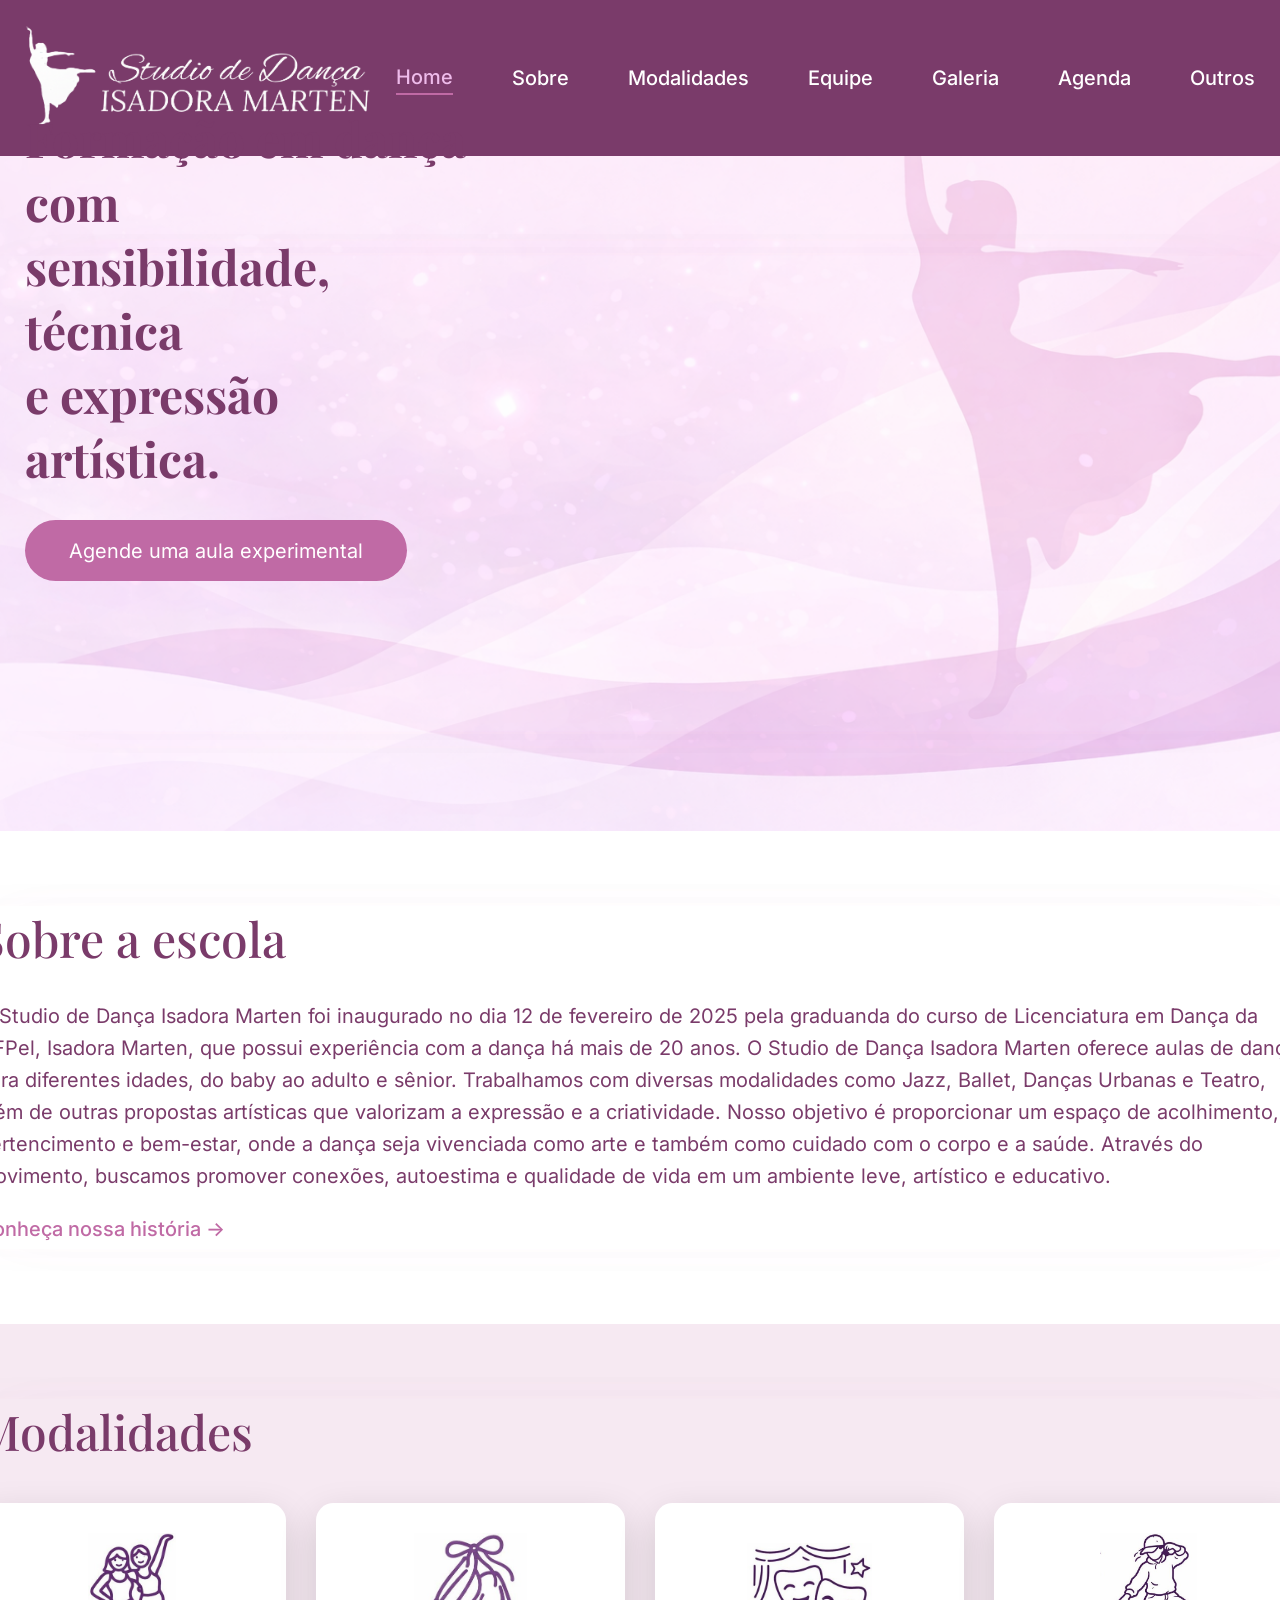
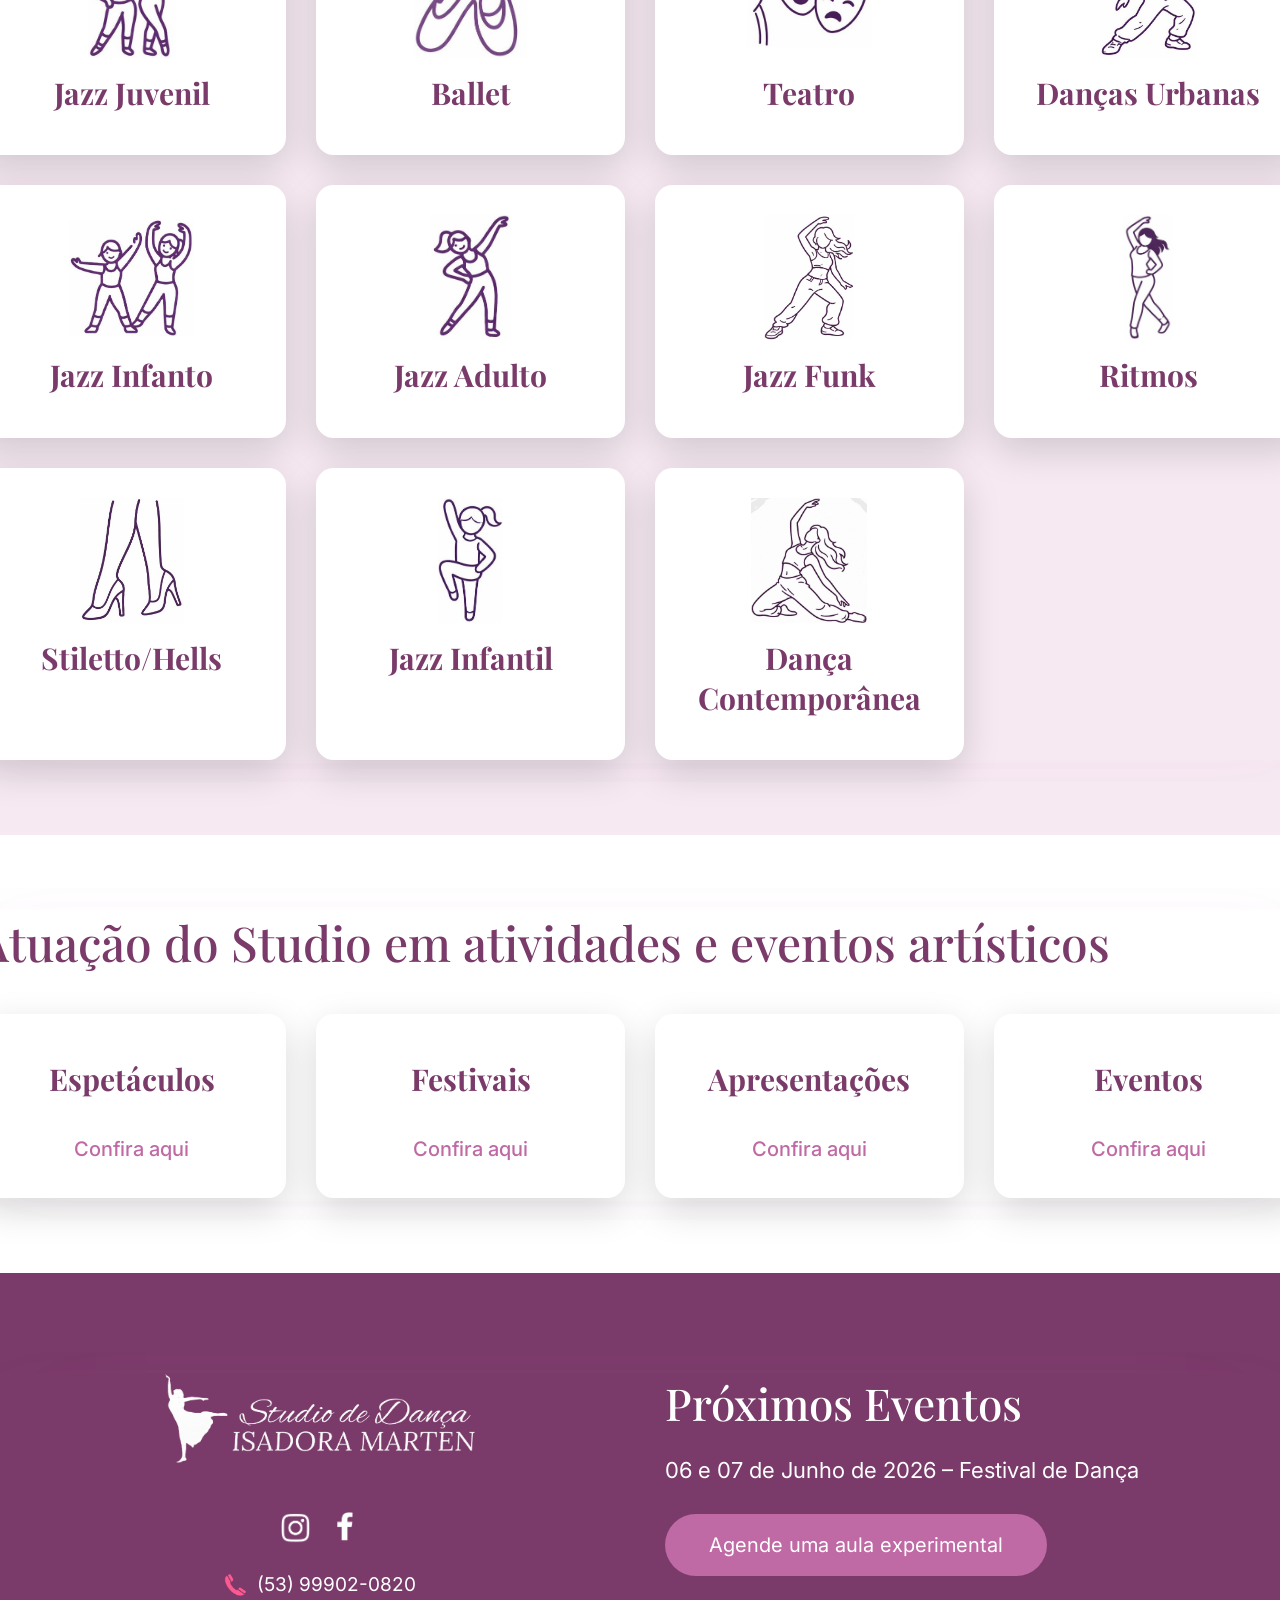
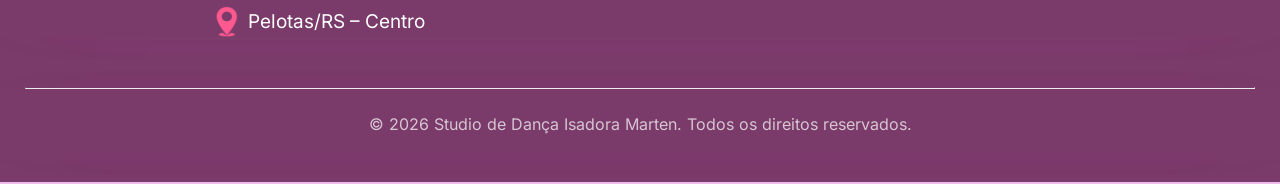
==== index/index.html @ 9f192861 "feat: validation form" ====
<!DOCTYPE html>
<html lang="pt-BR">
<head>
  <meta charset="UTF-8" />
  <meta name="viewport" content="width=device-width, initial-scale=1.0" />
  <title>Studio de Dança Isadora Marten</title>
  <link rel="stylesheet" href="style.css" />
  <link href="https://fonts.googleapis.com/css2?family=Playfair+Display:wght@400;600&family=Inter:wght@300;400;500&display=swap" rel="stylesheet">
</head>
<body>

<div class="page">

  <header class="footer-top">
    <div class="footer-container">
      <div class="footer-logo">
        <img src="/img/Logo Studio2.png" alt="Studio de Dança">
      </div>
      <nav class="nav footer-nav">
        <a href="/index/index.html" class="active">Home</a>
        <a href="/sobre/sobre.html">Sobre</a>
        <a href="/modalidades/modalidades.html">Modalidades</a>
        <a href="/equipe/equipe.html">Equipe</a>
        <a href="/galeria/galeria.html">Galeria</a>
        <a href="/agenda/agenda.html">Agenda</a>
        <a href="/outros/outros.html">Outros</a>
      </nav>
    </div>
  </header>

  <section class="hero">
    <div class="container">
      <div class="hero-text">
        <h1>Formação em dança com<br>sensibilidade, técnica<br>e expressão artística.</h1>
        <a href="https://wa.me/message/OHSK2QDZEW2VO1" target="_blank" class="btn-experimental">
          Agende uma aula experimental
        </a>
      </div>
    </div>
  </section>

  <section class="section">
    <div class="container">
      <h2 class="about-title">Sobre a escola</h2>
      <p class="about-text">
        O Studio de Dança Isadora Marten foi inaugurado no dia 12 de fevereiro de 2025 pela graduanda do curso de Licenciatura em Dança da UFPel, Isadora Marten, que possui experiência com a dança há mais de 20 anos.

O Studio de Dança Isadora Marten oferece aulas de dança para diferentes idades, do baby ao adulto e sênior. Trabalhamos com diversas modalidades como Jazz, Ballet, Danças Urbanas e Teatro, além de outras propostas artísticas que valorizam a expressão e a criatividade.

Nosso objetivo é proporcionar um espaço de acolhimento, pertencimento e bem-estar, onde a dança seja vivenciada como arte e também como cuidado com o corpo e a saúde. Através do movimento, buscamos promover conexões, autoestima e qualidade de vida em um ambiente leve, artístico e educativo.
      </p>
      <a href="/sobre/sobre.html" class="about-link">Conheça nossa história →</a>
    </div>
  </section>

  <section class="section soft-bg">
    <div class="container">
      <h2 class="about-title">Modalidades</h2>
      <div class="cards">
        <div class="card">
          <img src="/img/Jazz Juvenil.jpeg" alt="Ritmos" class="card-icon">
          <h3>Jazz Juvenil</h3>
        </div>
        <div class="card">
          <img src="/img/Ballet.jpeg" alt="Jazz" class="card-icon">
          <h3>Ballet</h3>
        </div>
        <div class="card">
          <img src="/img/Teatro.jpeg" alt="Infantil" class="card-icon">
          <h3>Teatro</h3>
        </div>
        <div class="card">
          <img src="/img/Danças Urbanas.jpeg" alt="Ritmos" class="card-icon">
          <h3>Danças Urbanas</h3>
        </div>
        <div class="card">
          <img src="/img/Jazz Infanto.jpeg" alt="Jazz" class="card-icon">
          <h3>Jazz Infanto</h3>
        </div>
        <div class="card">
          <img src="/img/Jazz Adulto.jpeg" alt="Infantil" class="card-icon">
          <h3>Jazz Adulto</h3>
          </div>
          <div class="card">
          <img src="/img/Jazz Funk.jpeg" alt="Ritmos" class="card-icon">
          <h3>Jazz Funk</h3>
        </div>
        <div class="card">
          <img src="/img/Ritmos.jpeg" alt="Jazz" class="card-icon">
          <h3>Ritmos</h3>
        </div>
        <div class="card">
          <img src="/img/Stilleto.jpeg" alt="Infantil" class="card-icon">
          <h3>Stiletto/Hells</h3>
        </div>
        <div class="card">
          <img src="/img/Jazz Infantil.jpeg" alt="Ritmos" class="card-icon">
          <h3>Jazz Infantil</h3>
        </div>
        <div class="card">
          <img src="/img/dancacontemporanea.jpeg" alt="Ritmos" class="card-icon">
          <h3>Dança Contemporânea</h3>
        </div>
      </div>
    </div>
  </section>

  <section class="section">
    <div class="container">
      <h2 class="about-title">Atuação do Studio em atividades e eventos artísticos</h2>
      <div class="cards">
        <div class="card image-card-home">
          <div class="card-image-placeholder">
             </div>
          <h3>Espetáculos</h3>
          <a href="/galeria/galeria.html" class="about-link">Confira aqui</a>
        </div>

        <div class="card image-card-home">
          <div class="card-image-placeholder"></div>
          <h3>Festivais</h3>
          <a href="/galeria/galeria.html" class="about-link">Confira aqui</a>
        </div>

        <div class="card image-card-home">
          <div class="card-image-placeholder"></div>
          <h3>Apresentações</h3>
          <a href="/galeria/galeria.html" class="about-link">Confira aqui</a>
        </div>

        <div class="card image-card-home">
          <div class="card-image-placeholder"></div>
          <h3>Eventos</h3>
          <a href="/galeria/galeria.html" class="about-link">Confira aqui</a>
        </div>
      </div>
    </div>
  </section>

  <footer class="footer-bottom-home">
    <div class="container footer-grid">
      <div class="footer-left">
        <div class="logo-footer-main">
          <img src="/img/Logo Studio2.png" alt="Logo Studio Isadora Marten">
        </div>
        <div class="social-icons">
          <a href="https://www.instagram.com/isadoramarten_?" aria-label="Instagram"><img src="/img/instagram.png" alt="Instagram"></a>
          <a href="https://www.facebook.com/share/..." aria-label="Facebook"><img src="/img/facebook.png" alt="Facebook"></a>
        </div>
        <div class="contact-info">
          <p class="info-item"><img src="/img/phone.png" alt=""> (53) 99902-0820</p>
          <p class="info-item"><img src="/img/localizacao.png" alt=""> Pelotas/RS – Centro</p>
        </div>
      </div>

      <div class="footer-right">
        <h2 class="about-title">Próximos Eventos</h2>
        <p class="event-text">06 e 07 de Junho de 2026 – Festival de Dança</p>
        <a href="https://wa.me/message/..." target="_blank" class="btn-experimental">Agende uma aula experimental</a>
      </div>
    </div>
    
    <div class="container">
        <hr class="linha-divisora" style="margin-top: 40px; border-top: 1px solid rgba(122, 59, 106, 0.1);">
        <p style="text-align: center; font-size: 0.8rem; padding: 20px 0; opacity: 0.7; color: #ffffff">
            &copy; 2026 Studio de Dança Isadora Marten. Todos os direitos reservados.
        </p>
    </div>
  </footer>

</div>
</body>
</html>
---- index/style.css ----
:root {
  --rosa: #c06aa5;
  --rosa-claro: #f6e9f2;
  --texto: #7a3b6a;
}

/* RESET */
* {
  margin: 0;
  padding: 0;
  box-sizing: border-box;
}

/* FUNDO GLOBAL */
body {
    font-family: 'Inter', sans-serif;
    /* O gradiente agora só aparece nas laterais */
    background: linear-gradient(90deg, #894589 0%, #eebbea 20%, #eebbea 80%, #894589 100%);
    background-attachment: fixed;
    color: var(--texto);
    margin: 0;
    padding: 0;
    zoom: 1.25;
}

/* O MIOLO DO SITE (Os 1200px centrais) */
.page {
    background-color: #ffffff; /* Garante que o centro seja branco sólido */
    max-width: 1200px;
    margin: 0 auto;
    overflow-x: hidden;
    position: relative;
    /* Sombra sutil para dar profundidade sobre as bordas gradientes */
    box-shadow: 0 0 100px rgba(122, 59, 106, 0.1); 
}

/* TIPOGRAFIA */
h1, h2, h3, h4 {
  font-family: 'Playfair Display', serif;
  color: var(--texto);
}

/* CONTAINER */
.container {
  max-width: 1100px;
  margin: 0 auto;
  padding: 0px 20px;
  box-shadow: 20px 0 50px -20px rgba(192, 106, 165, 0.05), 
               -20px 0 50px -20px rgba(192, 106, 165, 0.05);
}
.about-title {
   font-size: 2.4rem;
  margin-bottom: 24px;
  font-weight: 500;
}

.about-text {
  max-width: 600px;
  line-height: 1.6;
  margin: 0 auto;
  max-width: 1100px;
}
.about-link {
  display: inline-block;
  margin-top: 20px;

  color: var(--rosa);
  text-decoration: none;
  font-weight: 500;

  position: relative;
  padding-bottom: 6px;
}

.about-link::after {
  content: "";
  position: absolute;
  left: 0;
  bottom: 0;

  width: 0%;
  height: 2px;
  background-color: currentColor;

  transition: width 0.3s ease;
}

.about-link:hover::after {
  width: 100%;
}

/* NAV */
.nav a {
  text-decoration: none;
  color: var(--rosa);
  margin-left: 1.2rem;
}

.nav a.active {
  color: var(--rosa);
}

/* FOOTER TOP */
.footer-top {
    display: block !important;
    background-color: #7a3b6a; /* Cor suave de fundo */
    border-bottom: 1px solid rgba(122, 59, 106, 0.1);
    padding: 20px 0;
}

.footer-container {
  max-width: 1100px;
    margin: 0 auto;
    display: flex;
    justify-content: space-between;
    align-items: center;
    padding: 0px 20px;
}

.footer-logo img {
  max-height: 80px;
}

.footer-nav {
    display: flex;
    align-items: center;
    gap: 28px;
    height: 80px;
}

.footer-nav a {
    text-decoration: none;
    color: #ffffff; /* Cor roxa original da marca para melhor contraste */
    font-weight: 500;
    font-size: 1rem;
    transition: 0.3s;
    line-height: 1; /* Trava a altura da linha do texto */
    padding: 5px 0; /* Espaço igual em cima e embaixo */
}

.footer-nav a.active {
    border-bottom: 2px solid var(--rosa);
    padding-bottom: 5px;
    color: #eebbea;
}

.footer-nav a::after {
  content: "";
  position: absolute;
  left: 0;
  bottom: 0;
  width: 0%;
  height: 2px;
  background: currentColor;
}

.footer-nav a.active::after {
  width: 100%;
}

/* HERO */
.hero {
    min-height: 60vh;
    display: flex;
    align-items: center;
    /* Isso cria um fundo que vai do branco para o rosa claro até o fim da tela */
    background: linear-gradient(90deg, #ffffff 50%, #fdf6fa 100%); 
    background-image: url("/img/bailarina-bg.png");
    background-repeat: no-repeat;
    background-position: 55% center; /* Trava ela mais para a direita */
    background-size: 1200px; /* Trava o tamanho em pixels para não quebrar no zoom */
}

.hero-text {
  max-width: 520px;
   margin-right: 620px;
   transform: translateY(-120px);
}

.hero-text h1 {
  font-size: 2.4rem;
  margin-bottom: 1.5rem;
}

/* BOTÕES */

  .btn-experimental {
    display: inline-block;
    background-color: var(--rosa);
    color: #ffffff;
    padding: 15px 35px;
    border-radius: 50px;
    text-decoration: none;
    font-weight: 400;
    transition: 0.3s;
    border: none;
    cursor: pointer;
}

.footer-right .btn-experimental {
    background-color: var(--rosa); /* Na home o footer é branco, então o botão é rosa */
}


.btn-experimental:hover {
    transform: translateY(-3px);
    opacity: 0.9;
}

/* SEÇÕES */
.section {
  width: 100vw;
  position: relative;
  left: 50%;
  right: 50%;
  margin-left: -50vw;
  margin-right: -50vw;
  background-color: #ffffff; /* ISSO faz o "Sobre" e outros reaparecerem */
  padding: 60px 0;
}
.section-sobre {
  background-color: #fcf6fa; /* Um rosa muito sutil */
  width: 100%; /* Isso faz a cor ocupar a tela toda */
  padding: 80px 0;
}
.decoracao-lateral {
  position: absolute;
  left: -50px; /* Joga parte da imagem para fora da área central */
  opacity: 0.5;
  z-index: -1;
}

.section-dynamic {
  position: relative;
  background: linear-gradient(90deg, #ffffff 0%, #fef9fc 50%, #ffffff 100%);
  padding: 100px 0;
  overflow: hidden; /* Garante que elementos decorativos não criem barra de rolagem */
}

/* Um detalhe decorativo que quebra o visual reto */
.section-dynamic::before {
  content: "";
  position: absolute;
  width: 300px;
  height: 300px;
  background: var(--rosa-claro);
  border-radius: 50%;
  top: -150px;
  right: -100px;
  filter: blur(80px); /* Cria uma mancha de cor suave na borda */
  z-index: 0;
}
.section:first-of-type {
  padding-top: 1.5rem;
}

.soft-bg {
  background-color: var(--rosa-claro); /* Ou a cor que você desejar */
  width: 100vw;
  position: relative;
  left: 50%;
  right: 50%;
  margin-left: -50vw;
  margin-right: -50vw;
  padding: 60px 0;
}

/* Garante que o conteúdo dentro da seção continue centralizado */
.soft-bg .container {
    max-width: 1100px;
    margin: 0 auto;
}

/* CARDS */
.cards {
  display: grid;
  grid-template-columns: repeat(auto-fit, minmax(220px, 1fr));
  gap: 1.5rem;
  margin-top: 2rem;
  text-align: center;
}

.card {
  background: #ffffff !important;
  padding: 1.5rem;
  border-radius: 14px;
  
  /* Sombra forte e nítida (Preta para teste, depois ajuste para o roxo) */
  box-shadow: 0 10px 30px rgba(0, 0, 0, 0.15) !important;
  
  /* ISSO É O QUE FAZ A SOMBRA APARECER: */
  position: relative; 
  z-index: 10;
  display: block;
  transition: all 0.3s ease;
}

/* Efeito de flutuar ao passar o mouse */
.card:hover {
  transform: translateY(-8px);
  box-shadow: 0 20px 40px rgba(122, 59, 106, 0.25) !important;
}

.card h3 {
  font-size: 1.5rem;     /* aumenta o título */
  margin-bottom: 10px;     /* menos espaço pro texto */
  margin-top: 12px;       /* afasta do ícone */
  text-align: center;
}

.card p {
  margin-top: 0;
  font-size: 0.9rem;
  text-align: center;
}
.card-icon {
  width: 100px;
  height: 100px; /* Trava a altura para todas ficarem exatamente com o mesmo tamanho */
  object-fit: contain; /* Faz a imagem caber no quadrado de 100x100 sem distorcer ou cortar */
  margin: 0 auto 12px;
  display: block;
}



.icon {
  width: 50px;
  height: 50px;
  background: var(--rosa-claro);
  border-radius: 50%;
  margin-bottom: 1rem;
}

.image-card {
  height: 160px;
  background: linear-gradient(135deg, #e8c0db, #f6e9f2);
}

/* FOOTER FINAL */
.footer-bottom-home {
    padding: 80px 0 20px 0;
    background-color: #7a3b6a;/*#7a3b6a*/
}

.footer-grid {
    display: grid;
    grid-template-columns: 1fr 1fr;
    gap: 40px;
}

/* COLUNA DA ESQUERDA (Logo, Redes, Contatos) */
.footer-left .social-icons {
    justify-content: center;
    margin: 20px 0;
}

.footer-left .social-icons a[aria-label="Facebook"] {
    transform: translateY(-1.5px); /* Nivelamento óptico que fizemos */
}

.footer-left {
    display: flex;
    flex-direction: column;
    align-items: center; /* Centraliza horizontalmente todos os filhos */
    text-align: center;
    width: 100%;
}
.logo-footer-main {
    width: 100%;
    display: flex;
    justify-content: center; /* Garante que a div da logo centralize o conteúdo */
    margin-bottom: 20px;
}

.logo-footer-main img {
    max-width: 250px; /* Ajuste para o tamanho que você preferir */
    height: auto;
    display: block; /* Remove espaços fantasmas embaixo da imagem */
}

.social-icons {
  display: flex;
  justify-content: center;
  align-items: center;
  gap: 15px;
  margin-bottom: 15px;
}

.social-icons img {
  width: 24px; /* Tamanho fixo para não desalinharem */
  height: 24px;
  object-fit: contain;
}

.contact-info {
  display: flex;
  flex-direction: column;
  gap: 8px;
}

.info-item {
  display: flex;
  align-items: center;
  justify-content: center;
  gap: 8px;
  font-size: 0.95rem;
  color: #ffffff;
}

.info-item img {
  width: 18px;
  height: auto;
}

/* COLUNA DA DIREITA (Eventos) */
.footer-right {
  display: flex;
  flex-direction: column;
  align-items: flex-start; /* Alinha o texto à esquerda nesta coluna */
}

.footer-right .about-title {
  font-size: 2.2rem;
  margin-bottom: 20px;
  text-align: left;
  color: #ffffff
}

.event-text {
  margin-bottom: 25px;
  font-size: 1.1rem;
  color: #ffffff
}

/* Responsividade para Celular */
@media (max-width: 768px) {
  .footer-grid {
    grid-template-columns: 1fr;
    gap: 50px;
  }
  .footer-right {
    align-items: center;
    text-align: center;
  }
}
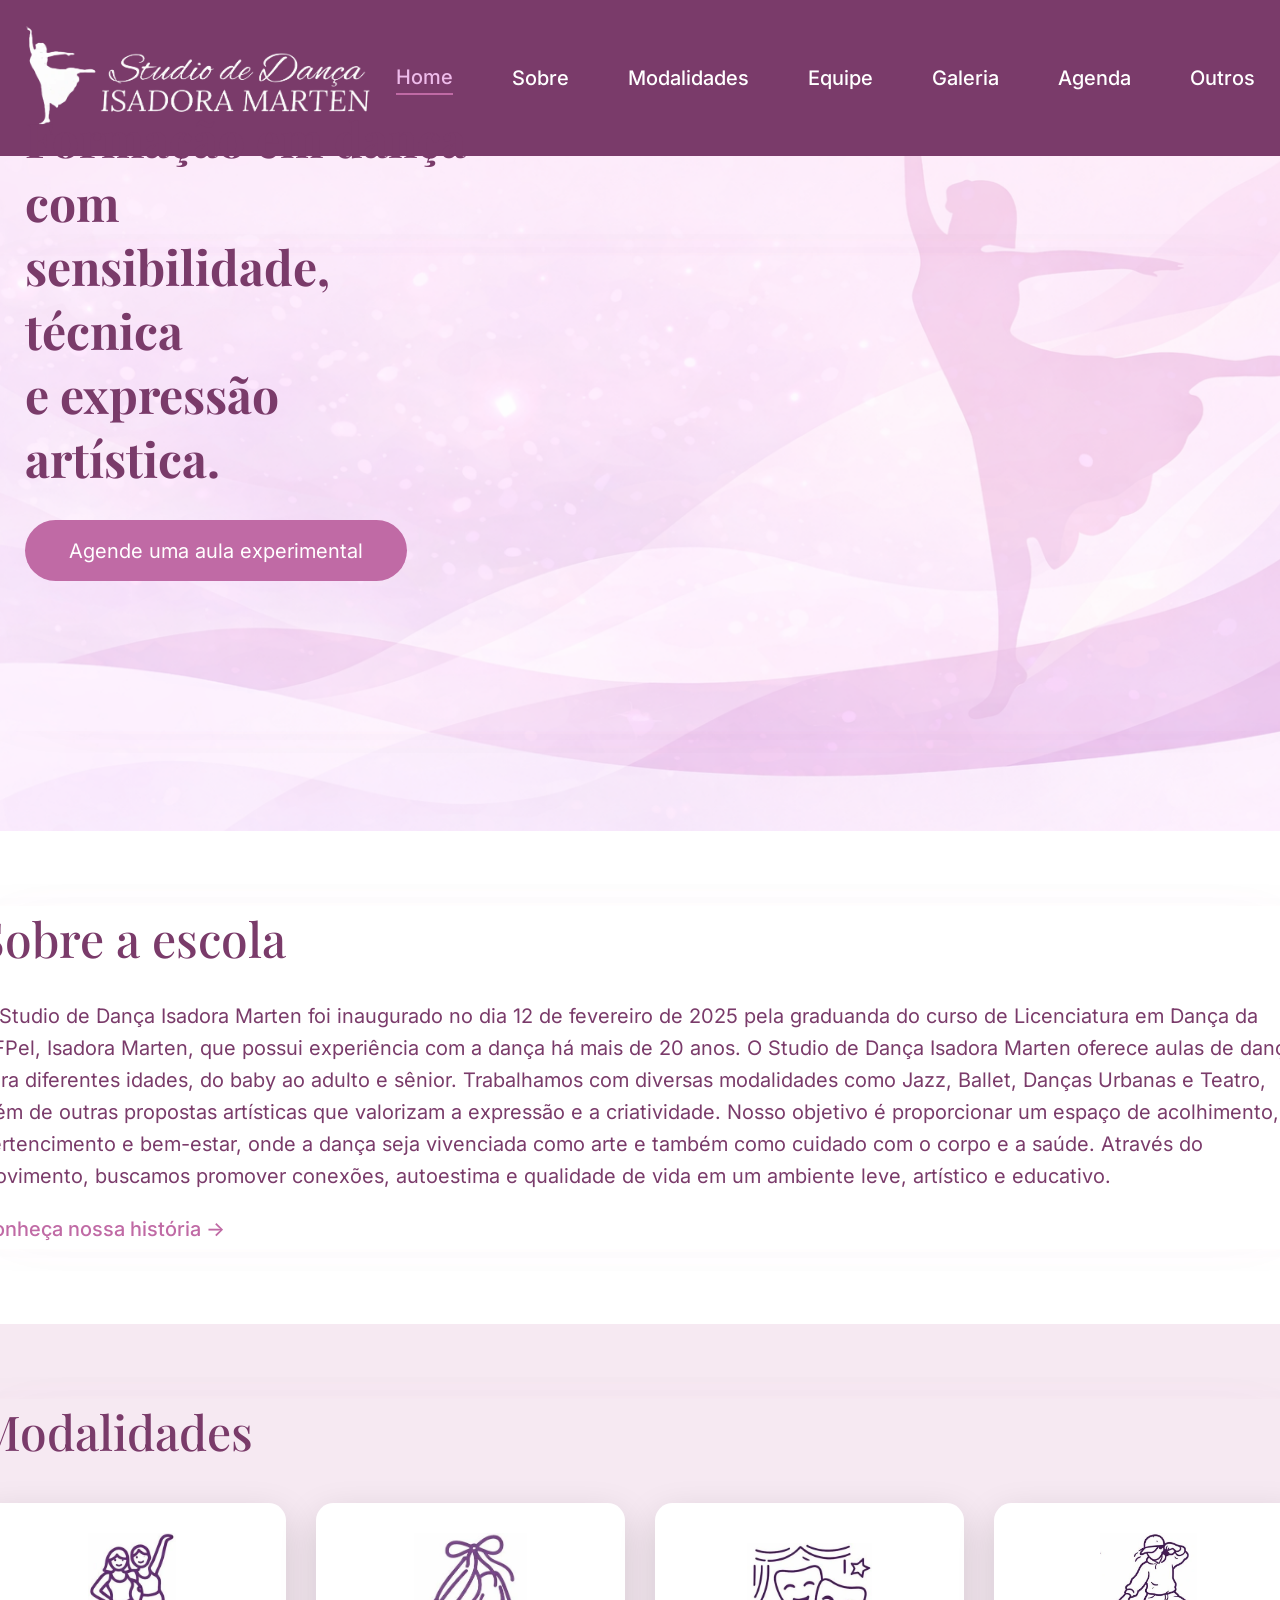
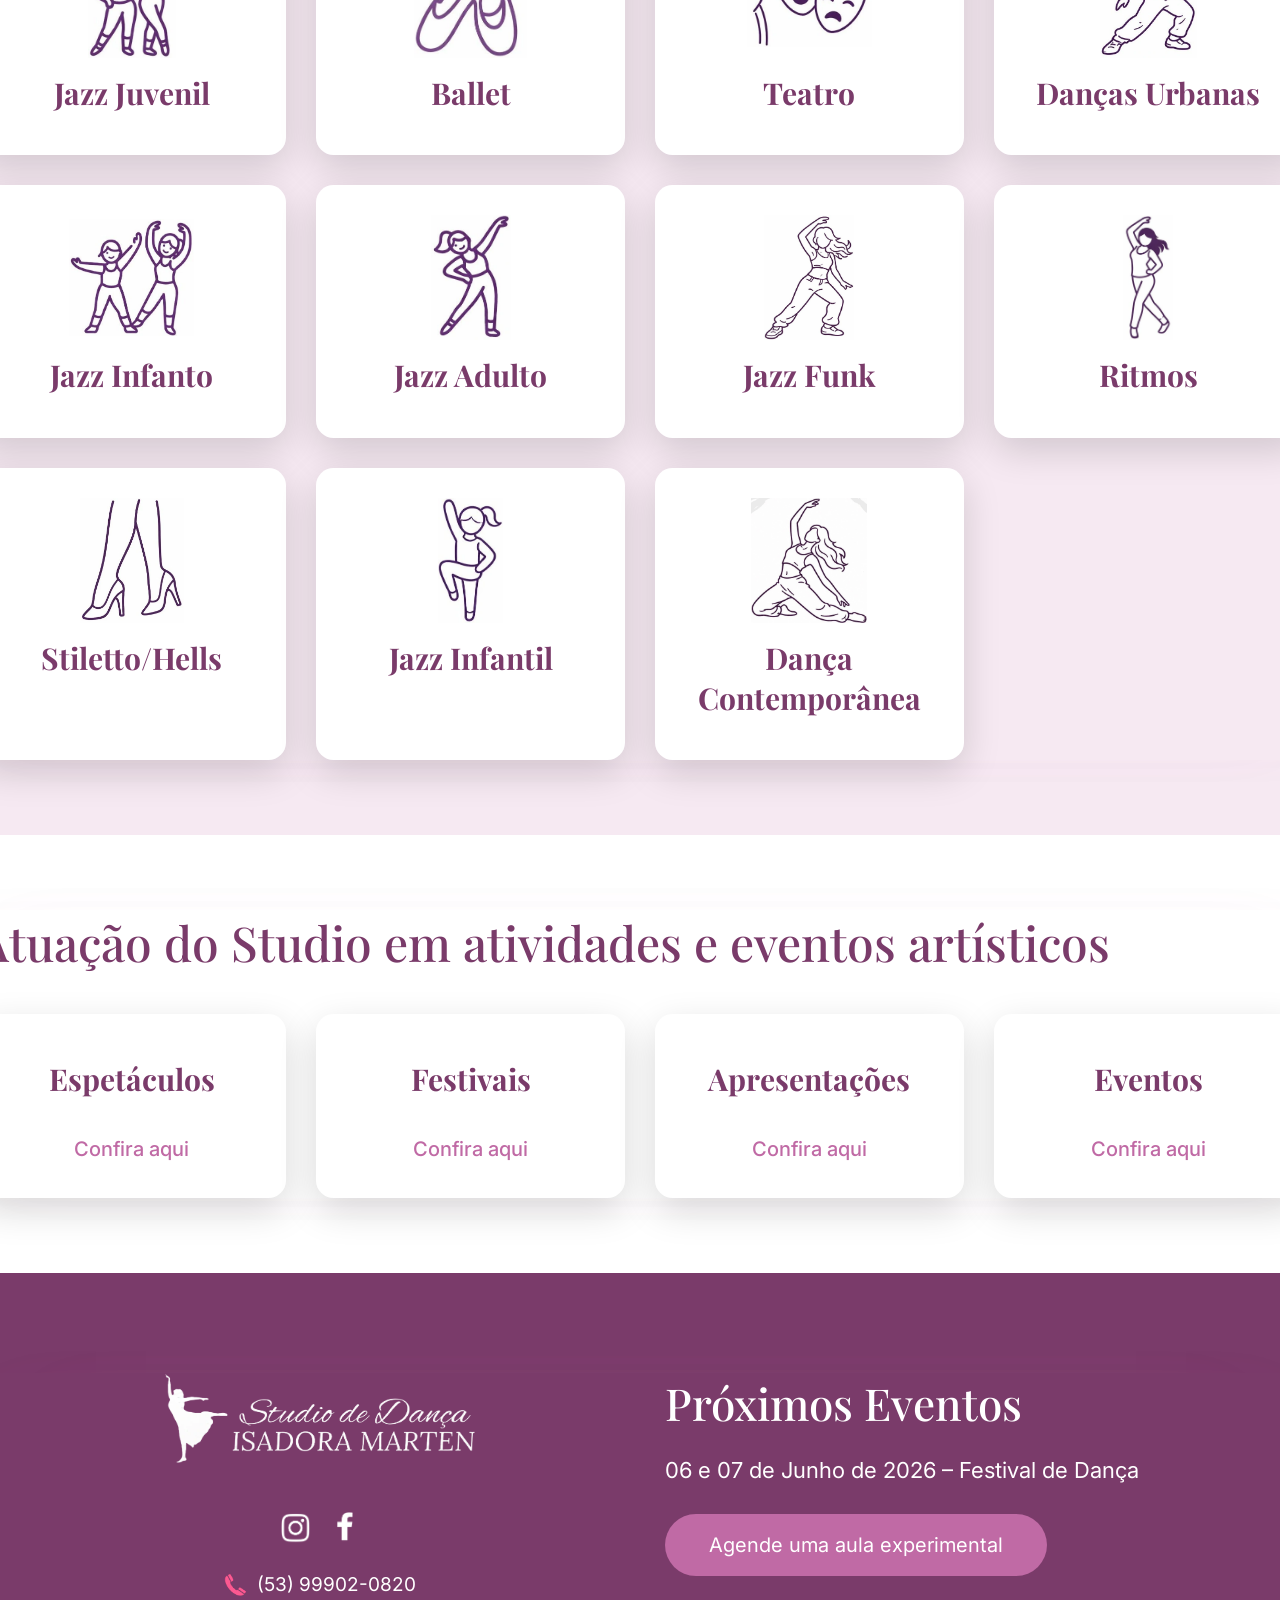
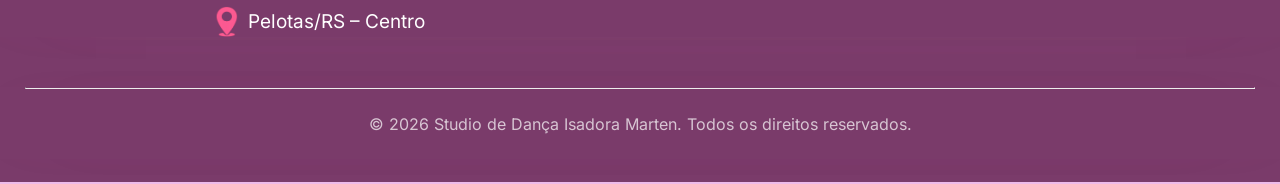
==== commit 3648f9f0: "webp" ====
--- a/index/index.html
+++ b/index/index.html
@@ -6,6 +6,22 @@
   <title>Studio de Dança Isadora Marten</title>
   <link rel="stylesheet" href="style.css" />
   <link href="https://fonts.googleapis.com/css2?family=Playfair+Display:wght@400;600&family=Inter:wght@300;400;500&display=swap" rel="stylesheet">
+  <meta name="description" content="Studio de Dança Isadora Marten em Pelotas/RS. Aulas de Ballet, Jazz, Danças Urbanas, Teatro e mais para todas as idades.">
+
+<meta name="keywords" content="dança pelotas, studio de dança, ballet pelotas, jazz pelotas, danças urbanas, teatro, dança infantil">
+
+<meta name="author" content="Studio de Dança Isadora Marten">
+
+<link rel="canonical" href="https://www.SEUDOMINIO.com.br">
+
+<link rel="icon" href="/img/favicon.png">
+
+<meta property="og:title" content="Studio de Dança Isadora Marten">
+<meta property="og:description" content="Formação em dança com sensibilidade, técnica e expressão artística.">
+<meta property="og:image" content="https://www.SEUDOMINIO.com.br/img/preview.jpg">
+<meta property="og:url" content="https://www.SEUDOMINIO.com.br">
+<meta property="og:type" content="website">
+
 </head>
 <body>
 
@@ -14,7 +30,7 @@
   <header class="footer-top">
     <div class="footer-container">
       <div class="footer-logo">
-        <img src="/img/Logo Studio2.png" alt="Studio de Dança">
+        <img src="/img/Logo Studio2.webp" alt="Studio de Dança">
       </div>
       <nav class="nav footer-nav">
         <a href="/index/index.html" class="active">Home</a>
@@ -58,47 +74,47 @@
       <h2 class="about-title">Modalidades</h2>
       <div class="cards">
         <div class="card">
-          <img src="/img/Jazz Juvenil.jpeg" alt="Ritmos" class="card-icon">
+          <img src="/img/Jazz Juvenil.webp" alt="Ritmos" class="card-icon">
           <h3>Jazz Juvenil</h3>
         </div>
         <div class="card">
-          <img src="/img/Ballet.jpeg" alt="Jazz" class="card-icon">
+          <img src="/img/Ballet.webp" alt="Jazz" class="card-icon">
           <h3>Ballet</h3>
         </div>
         <div class="card">
-          <img src="/img/Teatro.jpeg" alt="Infantil" class="card-icon">
+          <img src="/img/Teatro.webp" alt="Infantil" class="card-icon">
           <h3>Teatro</h3>
         </div>
         <div class="card">
-          <img src="/img/Danças Urbanas.jpeg" alt="Ritmos" class="card-icon">
+          <img src="/img/Danças Urbanas.webp" alt="Ritmos" class="card-icon">
           <h3>Danças Urbanas</h3>
         </div>
         <div class="card">
-          <img src="/img/Jazz Infanto.jpeg" alt="Jazz" class="card-icon">
+          <img src="/img/Jazz Infanto.webp" alt="Jazz" class="card-icon">
           <h3>Jazz Infanto</h3>
         </div>
         <div class="card">
-          <img src="/img/Jazz Adulto.jpeg" alt="Infantil" class="card-icon">
+          <img src="/img/Jazz Adulto.webp" alt="Infantil" class="card-icon">
           <h3>Jazz Adulto</h3>
           </div>
           <div class="card">
-          <img src="/img/Jazz Funk.jpeg" alt="Ritmos" class="card-icon">
+          <img src="/img/Jazz Funk.webp" alt="Ritmos" class="card-icon">
           <h3>Jazz Funk</h3>
         </div>
         <div class="card">
-          <img src="/img/Ritmos.jpeg" alt="Jazz" class="card-icon">
+          <img src="/img/Ritmos.webp" alt="Jazz" class="card-icon">
           <h3>Ritmos</h3>
         </div>
         <div class="card">
-          <img src="/img/Stilleto.jpeg" alt="Infantil" class="card-icon">
+          <img src="/img/Stilleto.webp" alt="Infantil" class="card-icon">
           <h3>Stiletto/Hells</h3>
         </div>
         <div class="card">
-          <img src="/img/Jazz Infantil.jpeg" alt="Ritmos" class="card-icon">
+          <img src="/img/Jazz Infantil.webp" alt="Ritmos" class="card-icon">
           <h3>Jazz Infantil</h3>
         </div>
         <div class="card">
-          <img src="/img/dancacontemporanea.jpeg" alt="Ritmos" class="card-icon">
+          <img src="/img/dancacontemporanea.webp" alt="Ritmos" class="card-icon">
           <h3>Dança Contemporânea</h3>
         </div>
       </div>
@@ -141,33 +157,33 @@
     <div class="container footer-grid">
       <div class="footer-left">
         <div class="logo-footer-main">
-          <img src="/img/Logo Studio2.png" alt="Logo Studio Isadora Marten">
+          <img src="/img/Logo Studio2.webp" alt="Logo Studio Isadora Marten">
         </div>
         <div class="social-icons">
-          <a href="https://www.instagram.com/isadoramarten_?" aria-label="Instagram"><img src="/img/instagram.png" alt="Instagram"></a>
-          <a href="https://www.facebook.com/share/..." aria-label="Facebook"><img src="/img/facebook.png" alt="Facebook"></a>
+          <a href="https://www.instagram.com/isadoramarten_?" aria-label="Instagram"><img src="/img/instagram.webp" alt="Instagram"></a>
+          <a href="https://www.facebook.com/share/1CkZpKYzbx/?mibextid=wwXIfr" aria-label="Facebook"><img src="/img/facebook.webp" alt="Facebook"></a>
         </div>
         <div class="contact-info">
-          <p class="info-item"><img src="/img/phone.png" alt=""> (53) 99902-0820</p>
-          <p class="info-item"><img src="/img/localizacao.png" alt=""> Pelotas/RS – Centro</p>
+          <p class="info-item"><img src="/img/phone.webp" alt=""> (53) 99902-0820</p>
+          <p class="info-item"><img src="/img/localizacao.webp" alt=""> Pelotas/RS – Centro</p>
         </div>
       </div>
 
       <div class="footer-right">
         <h2 class="about-title">Próximos Eventos</h2>
         <p class="event-text">06 e 07 de Junho de 2026 – Festival de Dança</p>
-        <a href="https://wa.me/message/..." target="_blank" class="btn-experimental">Agende uma aula experimental</a>
+        <a href="https://wa.me/message/OHSK2QDZEW2VO1" target="_blank" class="btn-experimental">Agende uma aula experimental</a>
       </div>
     </div>
     
     <div class="container">
         <hr class="linha-divisora" style="margin-top: 40px; border-top: 1px solid rgba(122, 59, 106, 0.1);">
         <p style="text-align: center; font-size: 0.8rem; padding: 20px 0; opacity: 0.7; color: #ffffff">
-            &copy; 2026 Studio de Dança Isadora Marten. Todos os direitos reservados.
+            &copy; <span id="ano-atual"></span> Studio de Dança Isadora Marten. Todos os direitos reservados.
         </p>
     </div>
   </footer>
-
+<script src="script.js"></script>
 </div>
 </body>
 </html>
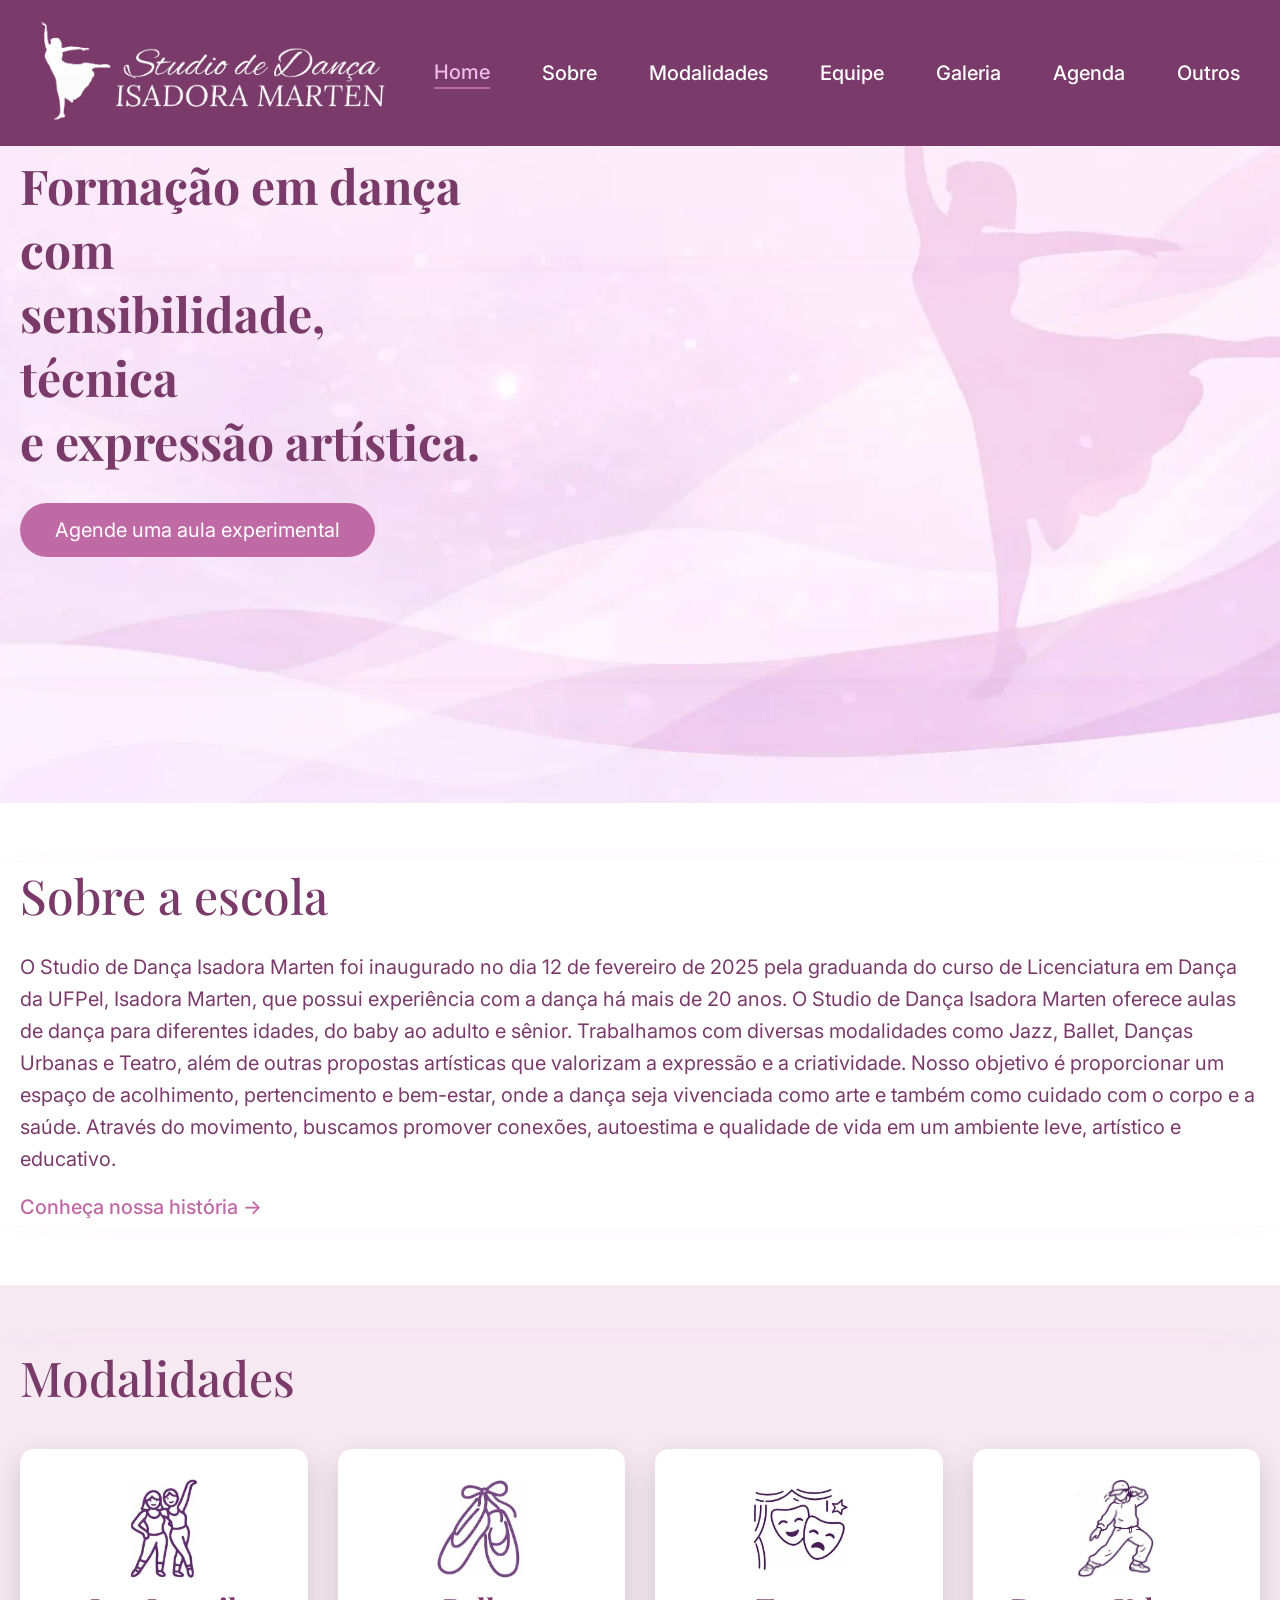
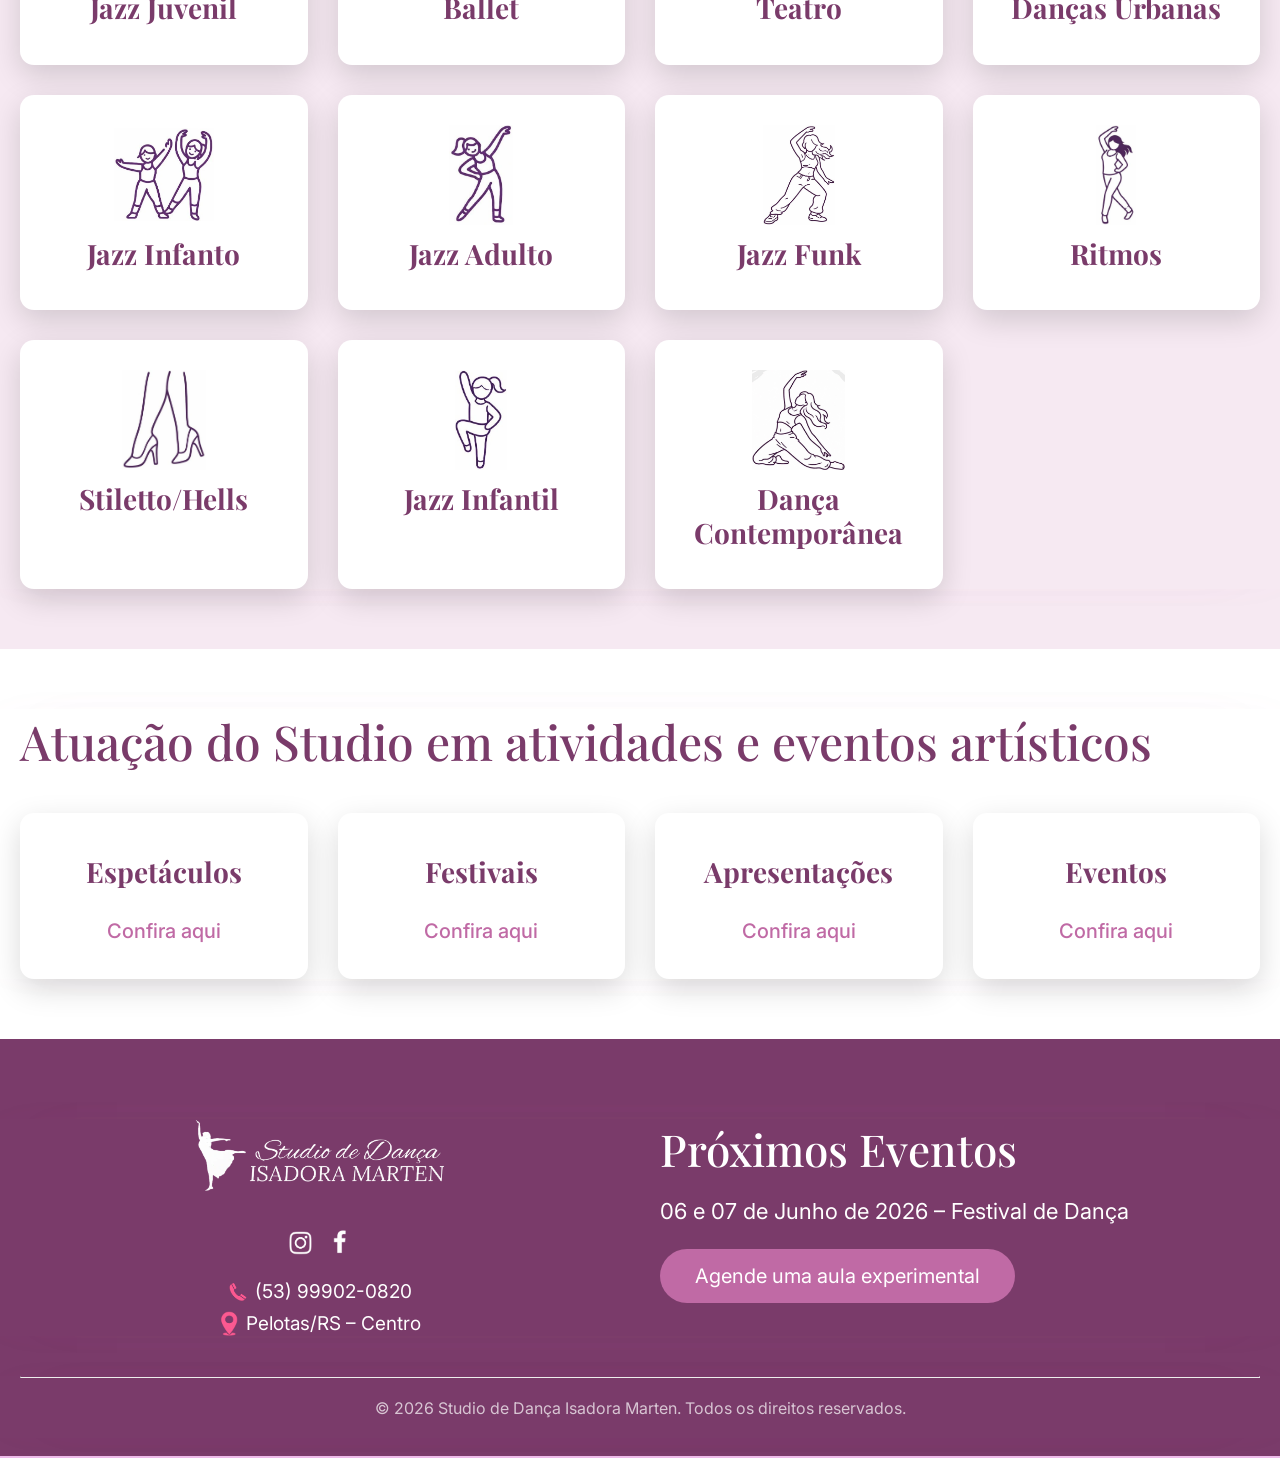
==== commit c9ba1837: "Atualização google" ====
--- a/index/index.html
+++ b/index/index.html
@@ -1,27 +1,26 @@
 <!DOCTYPE html>
 <html lang="pt-BR">
 <head>
-  <meta charset="UTF-8" />
-  <meta name="viewport" content="width=device-width, initial-scale=1.0" />
-  <title>Studio de Dança Isadora Marten</title>
-  <link rel="stylesheet" href="style.css" />
-  <link href="https://fonts.googleapis.com/css2?family=Playfair+Display:wght@400;600&family=Inter:wght@300;400;500&display=swap" rel="stylesheet">
-  <meta name="description" content="Studio de Dança Isadora Marten em Pelotas/RS. Aulas de Ballet, Jazz, Danças Urbanas, Teatro e mais para todas as idades.">
+  <meta charset="UTF-8">
+  <meta name="viewport" content="width=device-width, initial-scale=1.0">
 
-<meta name="keywords" content="dança pelotas, studio de dança, ballet pelotas, jazz pelotas, danças urbanas, teatro, dança infantil">
+  <title>Studio de Dança Isadora Marten | Pelotas</title>
 
+  <meta name="description" content="Studio de Dança Isadora Marten em Pelotas/RS. Formação em dança com sensibilidade, técnica e expressão artística. Agende sua aula experimental.">
+
+  <meta name="keywords" content="dança pelotas, studio de dança, ballet pelotas, jazz pelotas, danças urbanas, teatro, dança infantil">
 <meta name="author" content="Studio de Dança Isadora Marten">
-
-<link rel="canonical" href="https://www.SEUDOMINIO.com.br">
-
+<link rel="canonical" href="https://www.isadoramarten.com.br>
 <link rel="icon" href="/img/favicon.png">
 
-<meta property="og:title" content="Studio de Dança Isadora Marten">
-<meta property="og:description" content="Formação em dança com sensibilidade, técnica e expressão artística.">
-<meta property="og:image" content="https://www.SEUDOMINIO.com.br/img/preview.jpg">
-<meta property="og:url" content="https://www.SEUDOMINIO.com.br">
+<meta property="og:title" content="Studio de Dança Isadora Marten - Home">
+<meta property="og:description" content="Studio de Dança Isadora Marten em Pelotas/RS. Formação em dança com sensibilidade, técnica e expressão artística. Agende sua aula experimental.">
+<meta property="og:image" content="https://www.isadoramarten.com.br/img/preview.jpg">
+<meta property="og:url" content="https://www.isadoramarten.com.br/[CAMINHO_DA_PAGINA]">
 <meta property="og:type" content="website">
 
+  <link rel="stylesheet" href="style.css">
+  <link href="https://fonts.googleapis.com/css2?family=Playfair+Display:wght@400;600&family=Inter:wght@300;400;500&display=swap" rel="stylesheet">
 </head>
 <body>
 
--- a/index/style.css
+++ b/index/style.css
@@ -2,6 +2,10 @@
   --rosa: #c06aa5;
   --rosa-claro: #f6e9f2;
   --texto: #7a3b6a;
+}
+
+html {
+  font-size: 125%;
 }
 
 /* RESET */
@@ -20,17 +24,16 @@
     color: var(--texto);
     margin: 0;
     padding: 0;
-    zoom: 1.25;
 }
 
 /* O MIOLO DO SITE (Os 1200px centrais) */
 .page {
-    background-color: #ffffff; /* Garante que o centro seja branco sólido */
-    max-width: 1200px;
+    background-color: #ffffff; 
+    /* Aumente de 1200px para 1500px */
+    max-width: 1500px; 
     margin: 0 auto;
     overflow-x: hidden;
     position: relative;
-    /* Sombra sutil para dar profundidade sobre as bordas gradientes */
     box-shadow: 0 0 100px rgba(122, 59, 106, 0.1); 
 }
 
@@ -42,7 +45,8 @@
 
 /* CONTAINER */
 .container {
-  max-width: 1100px;
+  /* Aumente de 1100px para 1375px (ou 1400px para arredondar) */
+  max-width: 1400px; 
   margin: 0 auto;
   padding: 0px 20px;
   box-shadow: 20px 0 50px -20px rgba(192, 106, 165, 0.05), 
@@ -55,10 +59,10 @@
 }
 
 .about-text {
-  max-width: 600px;
-  line-height: 1.6;
-  margin: 0 auto;
-  max-width: 1100px;
+    max-width: 1300px;
+    line-height: 1.6;
+    margin: 0; /* Remove o centralizado e joga para a esquerda */
+    text-align: left; /* Garante o alinhamento à esquerda */
 }
 .about-link {
   display: inline-block;
@@ -108,17 +112,18 @@
     padding: 20px 0;
 }
 
+/* Procure a classe .footer-container e mude apenas o max-width */
 .footer-container {
-  max-width: 1100px;
+    max-width: 1400px; /* Alinhado com o container principal */
     margin: 0 auto;
     display: flex;
     justify-content: space-between;
     align-items: center;
-    padding: 0px 20px;
+    padding: 0px 40px; /* Aumentei um pouco o respiro lateral */
 }
 
 .footer-logo img {
-  max-height: 80px;
+  max-height: 100px;
 }
 
 .footer-nav {
@@ -130,18 +135,22 @@
 
 .footer-nav a {
     text-decoration: none;
-    color: #ffffff; /* Cor roxa original da marca para melhor contraste */
+    color: #ffffff;
     font-weight: 500;
     font-size: 1rem;
     transition: 0.3s;
-    line-height: 1; /* Trava a altura da linha do texto */
-    padding: 5px 0; /* Espaço igual em cima e embaixo */
+    line-height: 1;
+    padding: 5px 0;
+}
+
+.footer-nav a:hover,
+.footer-nav a.active {
+    color: #eebbea;
 }
 
 .footer-nav a.active {
     border-bottom: 2px solid var(--rosa);
     padding-bottom: 5px;
-    color: #eebbea;
 }
 
 .footer-nav a::after {
@@ -160,20 +169,22 @@
 
 /* HERO */
 .hero {
-    min-height: 60vh;
+    min-height: 73vh;
     display: flex;
     align-items: center;
     /* Isso cria um fundo que vai do branco para o rosa claro até o fim da tela */
     background: linear-gradient(90deg, #ffffff 50%, #fdf6fa 100%); 
-    background-image: url("/img/bailarina-bg.png");
+    background-image: url("/img/bailarina-bg.webp");
     background-repeat: no-repeat;
     background-position: 55% center; /* Trava ela mais para a direita */
-    background-size: 1200px; /* Trava o tamanho em pixels para não quebrar no zoom */
+    background-size: 1500px; /* Trava o tamanho em pixels para não quebrar no zoom */
 }
 
 .hero-text {
-  max-width: 520px;
-   margin-right: 620px;
+   /* 520 * 1.25 = 650px */
+   max-width: 650px; 
+   /* 620 * 1.25 = 775px */
+   margin-right: 775px;
    transform: translateY(-120px);
 }
 
@@ -267,17 +278,17 @@
 
 /* Garante que o conteúdo dentro da seção continue centralizado */
 .soft-bg .container {
-    max-width: 1100px;
+    max-width: 1400px; /* Antes estava 1100px */
     margin: 0 auto;
 }
 
 /* CARDS */
 .cards {
-  display: grid;
-  grid-template-columns: repeat(auto-fit, minmax(220px, 1fr));
-  gap: 1.5rem;
-  margin-top: 2rem;
-  text-align: center;
+    display: grid;
+    grid-template-columns: repeat(auto-fit, minmax(260px, 1fr)); 
+    gap: 1.5rem;
+    margin-top: 2rem;
+    text-align: center;
 }
 
 .card {
@@ -302,10 +313,12 @@
 }
 
 .card h3 {
-  font-size: 1.5rem;     /* aumenta o título */
-  margin-bottom: 10px;     /* menos espaço pro texto */
-  margin-top: 12px;       /* afasta do ícone */
-  text-align: center;
+    font-size: 1.4rem; /* Reduzi levemente de 1.5 para 1.4 para caber melhor */
+    margin-bottom: 10px;
+    margin-top: 12px;
+    text-align: center;
+    word-wrap: break-word; /* Força a quebra se a palavra for gigante */
+    line-height: 1.2;
 }
 
 .card p {
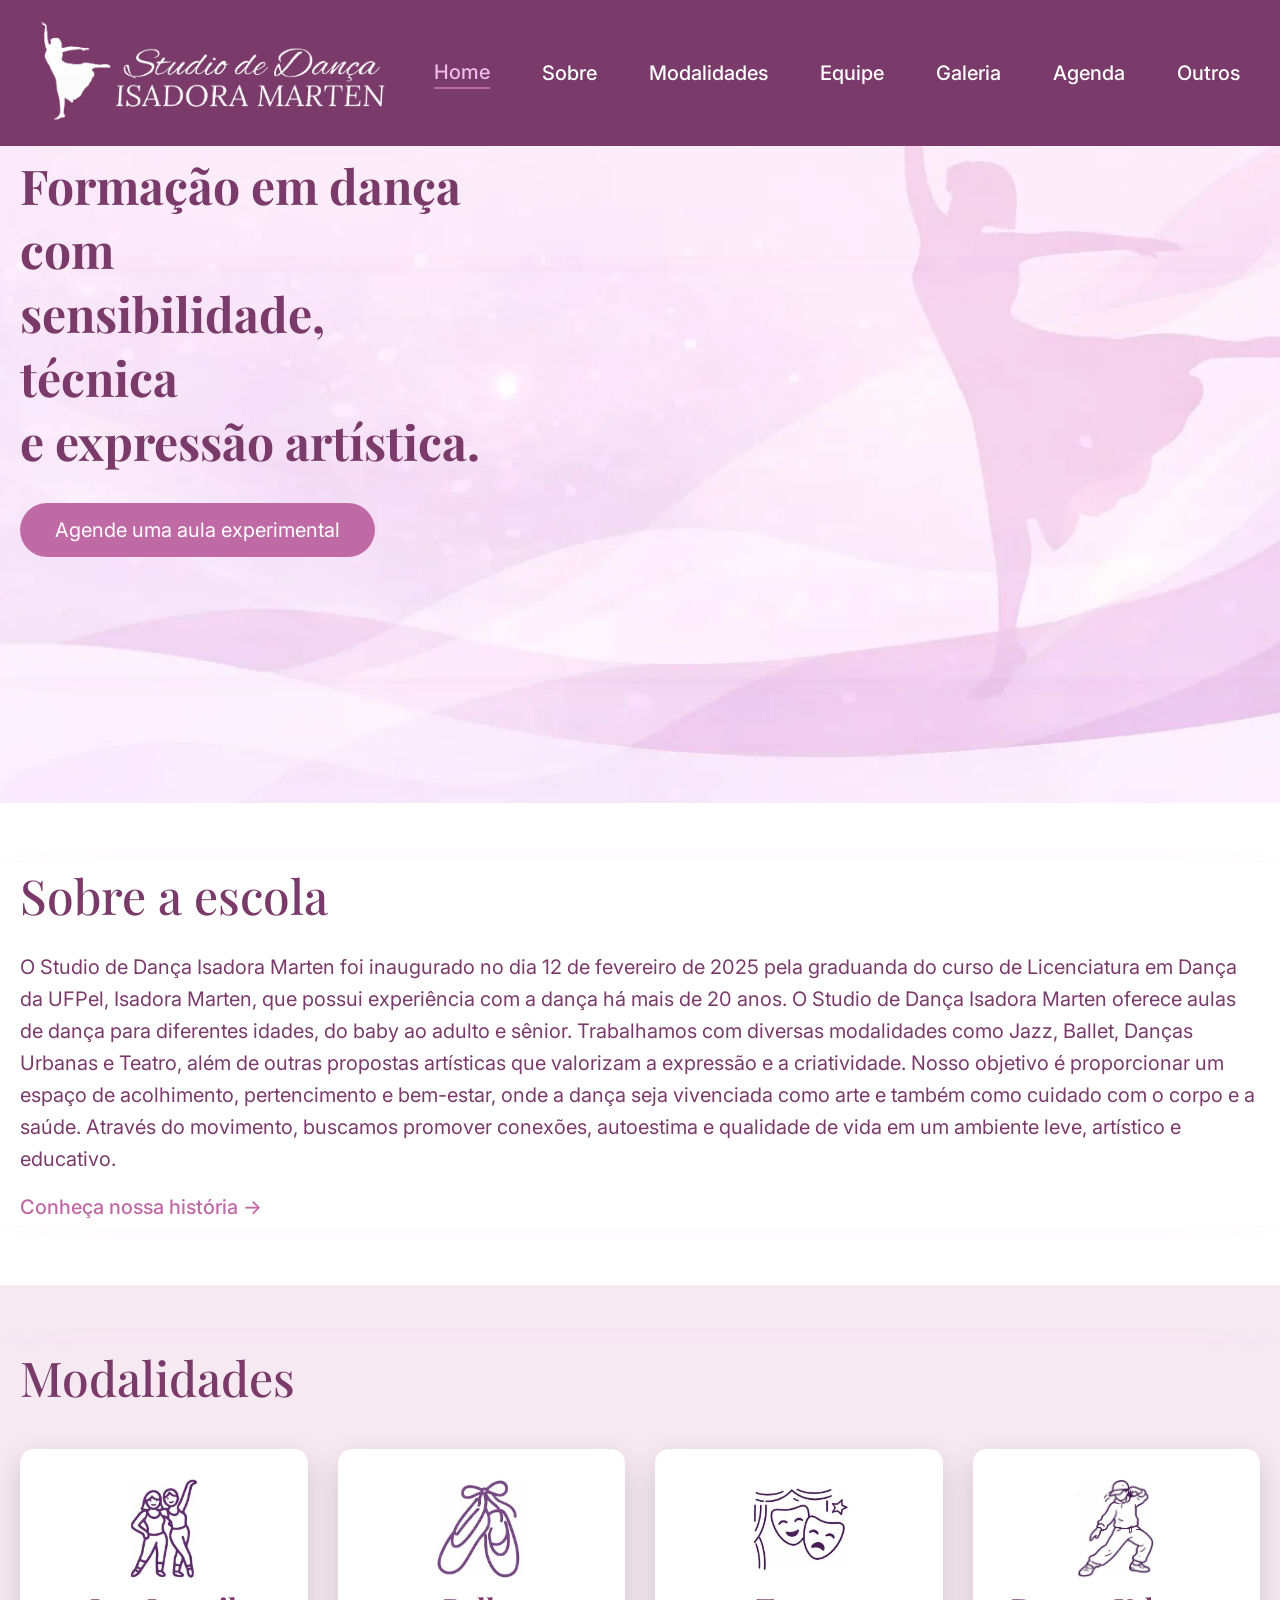
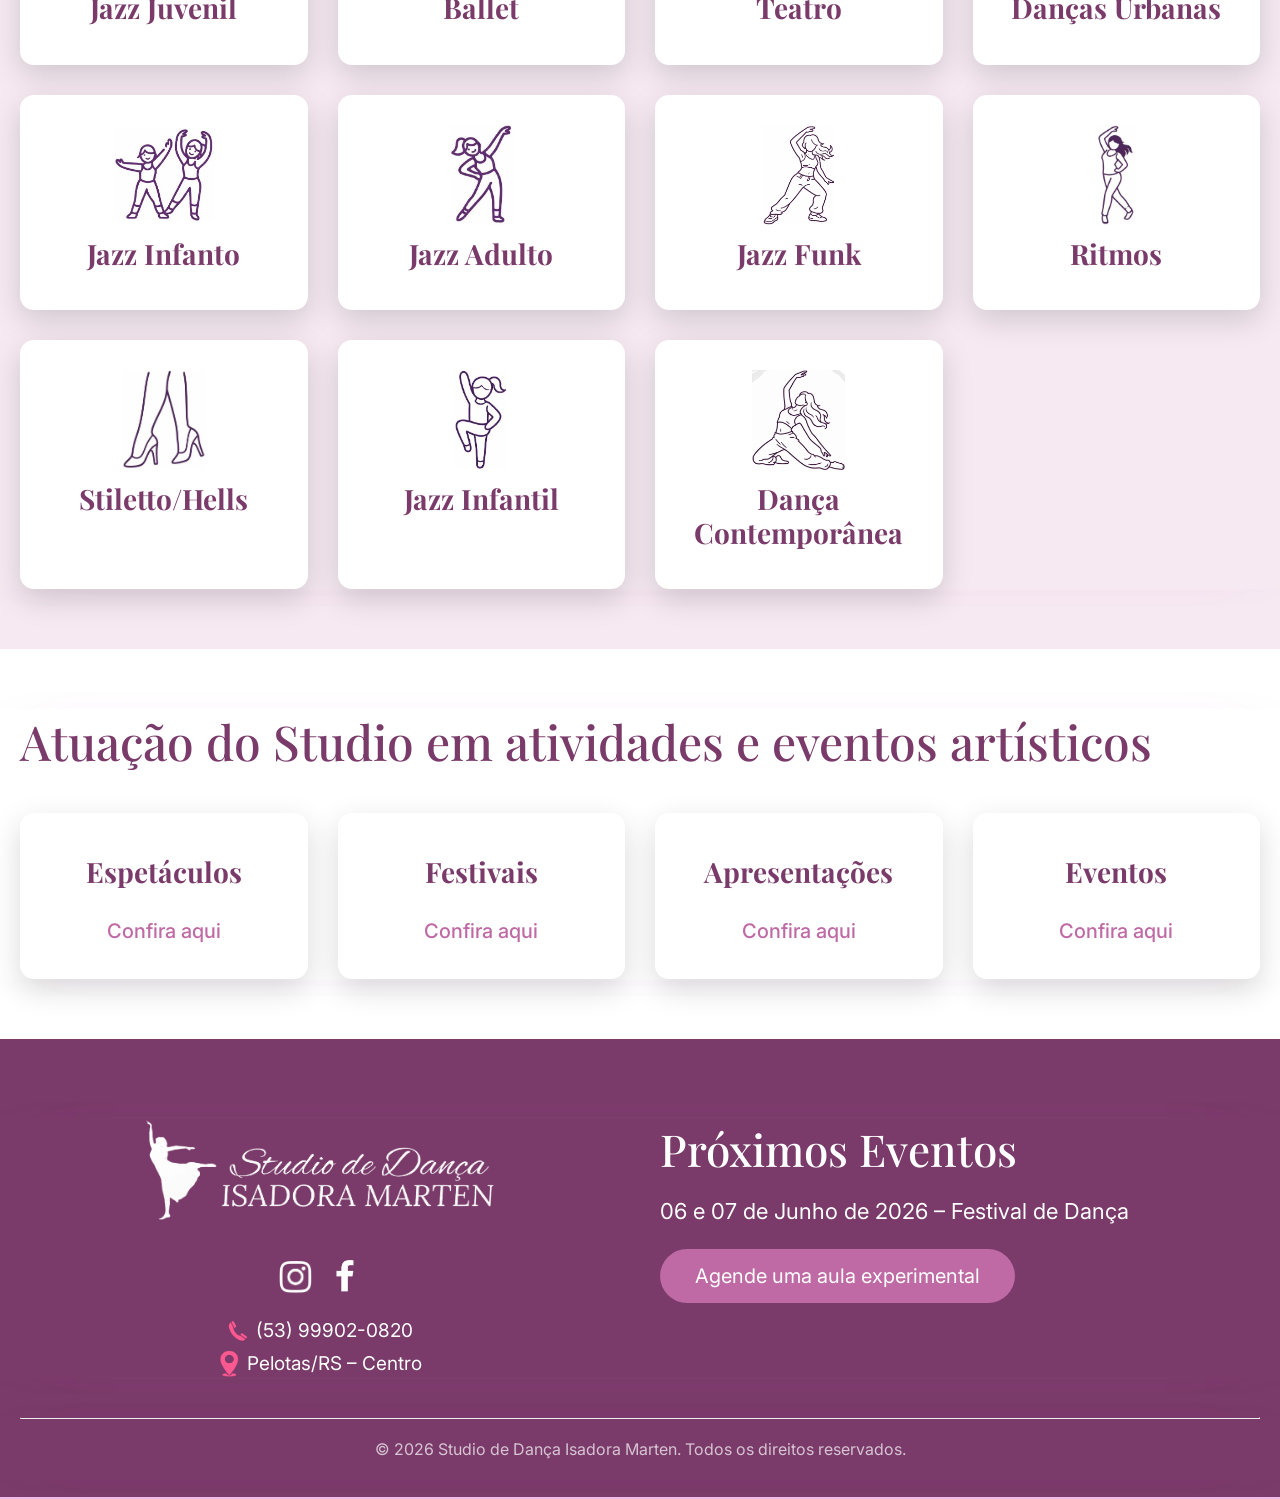
==== commit 71e6e9e8: "Correção das aspas" ====
--- a/index/index.html
+++ b/index/index.html
@@ -10,7 +10,7 @@
 
   <meta name="keywords" content="dança pelotas, studio de dança, ballet pelotas, jazz pelotas, danças urbanas, teatro, dança infantil">
 <meta name="author" content="Studio de Dança Isadora Marten">
-<link rel="canonical" href="https://www.isadoramarten.com.br>
+<link rel="canonical" href="https://www.isadoramarten.com.br">
 <link rel="icon" href="/img/favicon.png">
 
 <meta property="og:title" content="Studio de Dança Isadora Marten - Home">
--- a/index/style.css
+++ b/index/style.css
@@ -386,7 +386,7 @@
 }
 
 .logo-footer-main img {
-    max-width: 250px; /* Ajuste para o tamanho que você preferir */
+    max-width: 350px; /* Ajuste para o tamanho que você preferir */
     height: auto;
     display: block; /* Remove espaços fantasmas embaixo da imagem */
 }
@@ -400,8 +400,8 @@
 }
 
 .social-icons img {
-  width: 24px; /* Tamanho fixo para não desalinharem */
-  height: 24px;
+  width: 34px; /* Tamanho fixo para não desalinharem */
+  height: 34px;
   object-fit: contain;
 }
 
@@ -421,7 +421,7 @@
 }
 
 .info-item img {
-  width: 18px;
+  width: 20px;
   height: auto;
 }
 
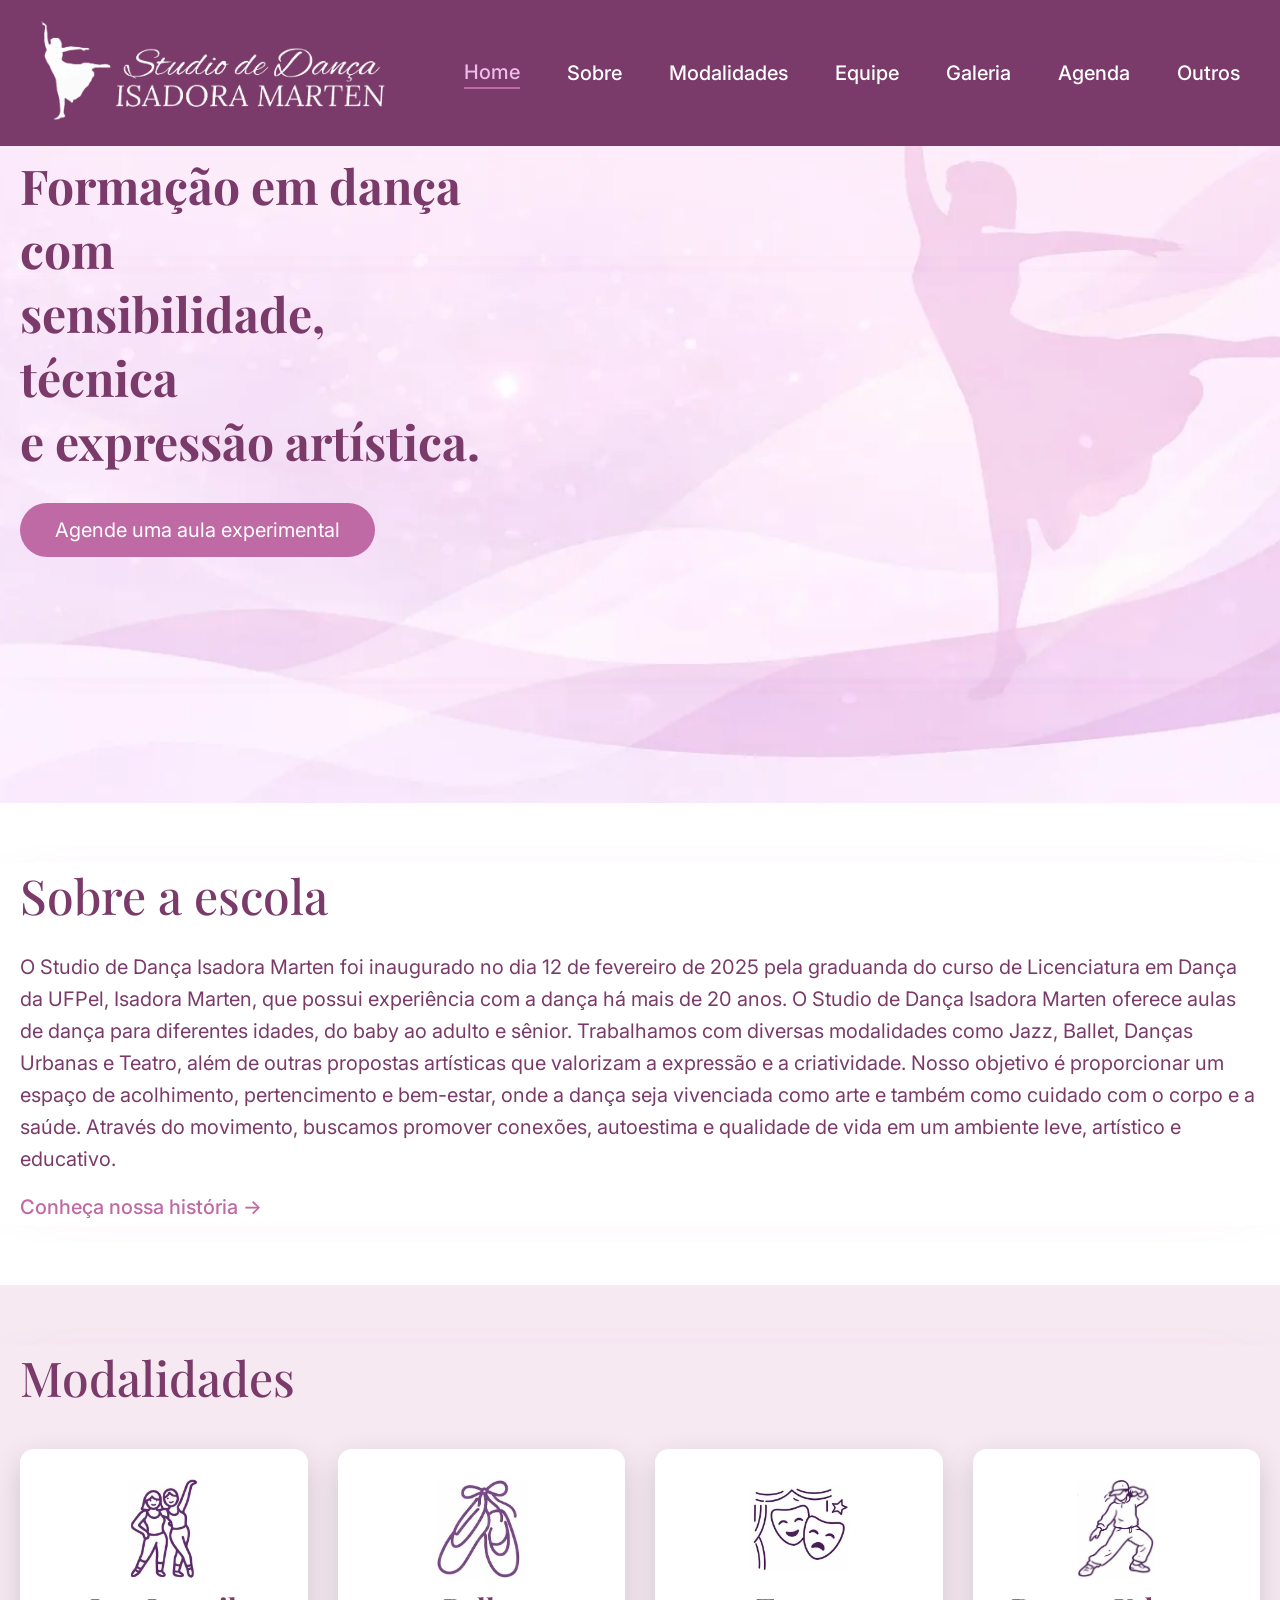
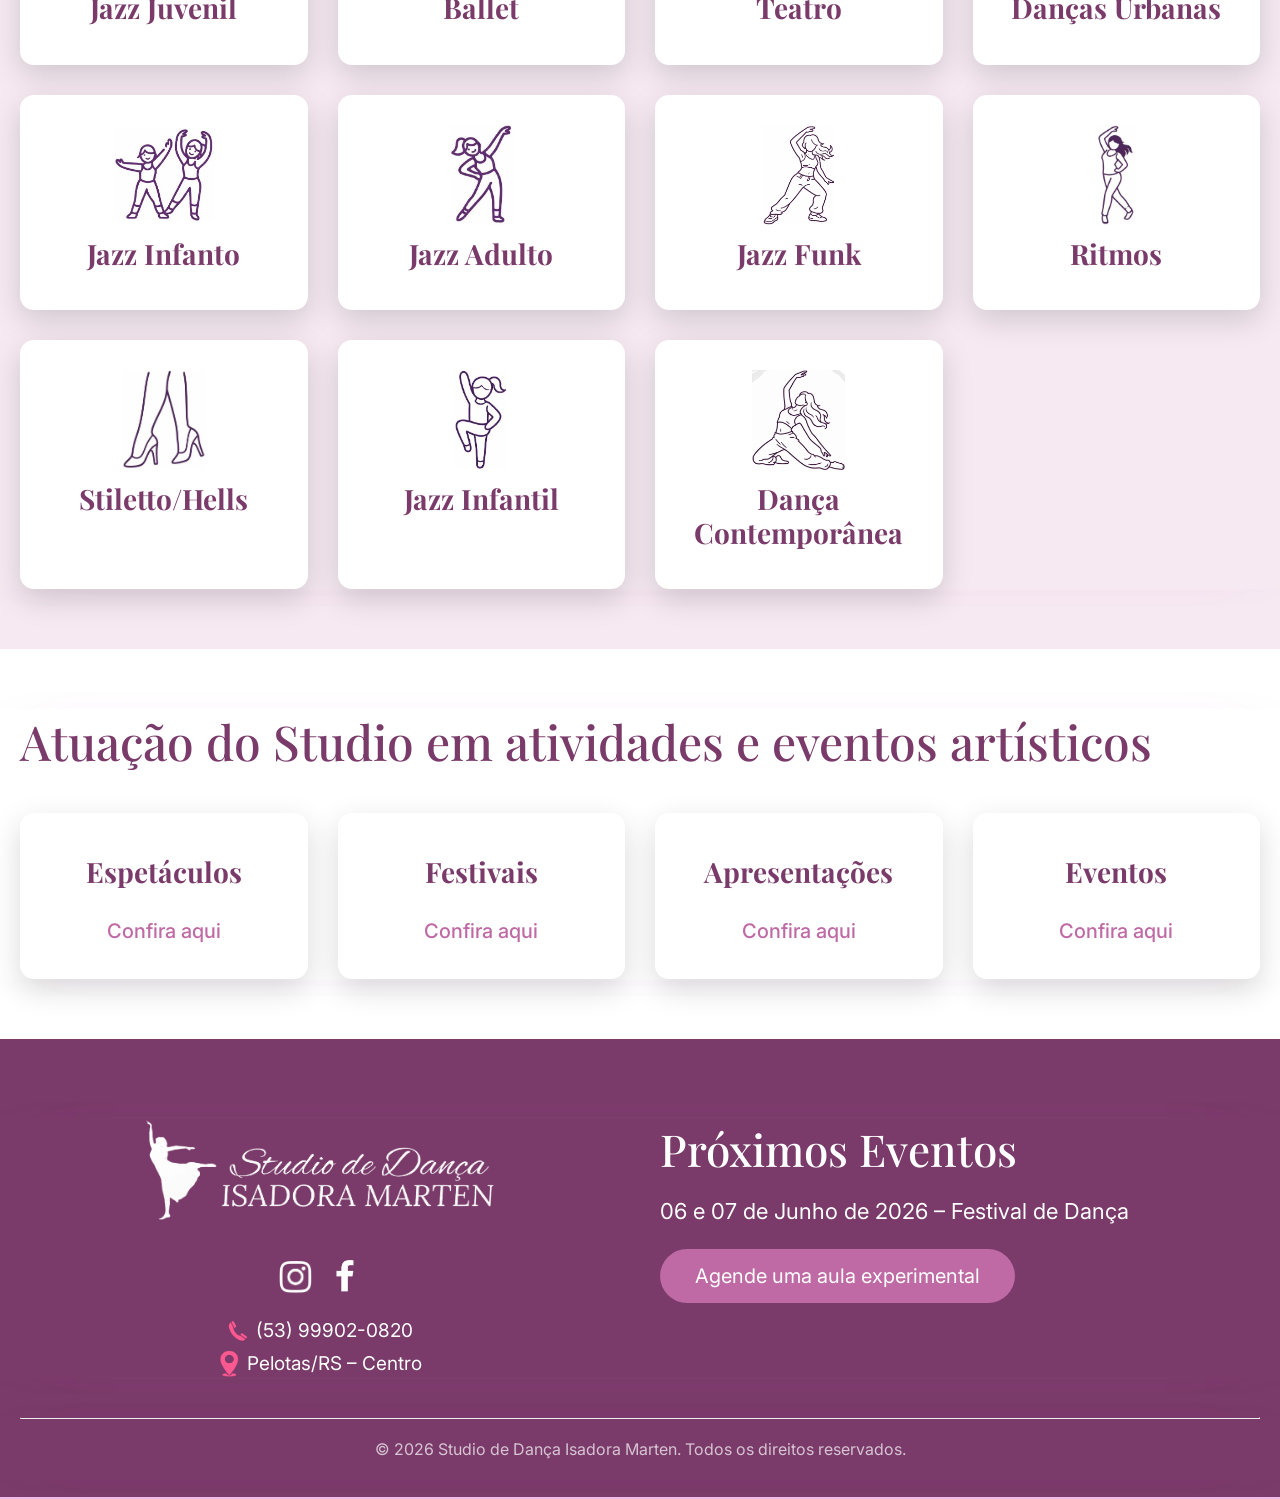
==== commit e16c143d: "acertando links" ====
--- a/index/index.html
+++ b/index/index.html
@@ -10,13 +10,14 @@
 
   <meta name="keywords" content="dança pelotas, studio de dança, ballet pelotas, jazz pelotas, danças urbanas, teatro, dança infantil">
 <meta name="author" content="Studio de Dança Isadora Marten">
-<link rel="canonical" href="https://www.isadoramarten.com.br">
+<meta name="robots" content="index, follow">
+<link rel="canonical" href="https://www.isadoramarten.com.br/sobre/sobre.html">
 <link rel="icon" href="/img/favicon.png">
 
 <meta property="og:title" content="Studio de Dança Isadora Marten - Home">
 <meta property="og:description" content="Studio de Dança Isadora Marten em Pelotas/RS. Formação em dança com sensibilidade, técnica e expressão artística. Agende sua aula experimental.">
 <meta property="og:image" content="https://www.isadoramarten.com.br/img/preview.jpg">
-<meta property="og:url" content="https://www.isadoramarten.com.br/[CAMINHO_DA_PAGINA]">
+<meta property="og:url" content="https://www.isadoramarten.com.br/index/index.html">
 <meta property="og:type" content="website">
 
   <link rel="stylesheet" href="style.css">
--- a/index/style.css
+++ b/index/style.css
@@ -129,7 +129,7 @@
 .footer-nav {
     display: flex;
     align-items: center;
-    gap: 28px;
+    gap: 23px;
     height: 80px;
 }
 
@@ -445,14 +445,42 @@
   color: #ffffff
 }
 
-/* Responsividade para Celular */
+@media (max-width: 1024px) {
+    /* O "Pulo do Gato": Reduz a escala geral do site (1rem volta a ser 16px) */
+    html { font-size: 100%; } 
+    
+    .hero { background-size: cover; background-position: center; min-height: 60vh; }
+    .hero-text { margin-right: 0; max-width: 100%; transform: none; text-align: center; padding: 0 20px; }
+    .about-text { text-align: center; max-width: 100%; }
+}
+
 @media (max-width: 768px) {
-  .footer-grid {
-    grid-template-columns: 1fr;
-    gap: 50px;
-  }
-  .footer-right {
-    align-items: center;
-    text-align: center;
-  }
+    /* Diminui a escala mais um pouco para telas pequenas */
+    html { font-size: 95%; }
+    
+    /* Header e Navegação */
+    .footer-container { flex-direction: column; gap: 20px; padding: 20px; text-align: center; }
+    .footer-nav { flex-wrap: wrap; justify-content: center; height: auto; gap: 15px; }
+    
+    /* Hero */
+    .hero { min-height: auto; padding: 60px 20px; background-image: none; } /* Removemos a imagem de fundo no celular para leitura limpa */
+    .hero-text h1 { font-size: 2.2rem; }
+    
+    /* Estrutura de grid para os cards */
+    .cards { grid-template-columns: 1fr; gap: 20px; }
+    
+    /* Footer Final */
+    .footer-grid { grid-template-columns: 1fr; gap: 40px; text-align: center; }
+    .footer-right { align-items: center; text-align: center; width: 100%; }
+    .footer-right .about-title { text-align: center; width: 100%; }
+    .btn-experimental { width: 100%; max-width: 320px; }
+}
+
+@media (max-width: 480px) {
+    .hero-text h1 { font-size: 1.8rem; }
+    .hero-text p { font-size: 0.95rem; }
+    .cta-button { padding: 12px 25px; font-size: 0.9rem; }
+    
+    .card-home { padding: 20px; }
+    .card-home h3 { font-size: 1.2rem; }
 }
